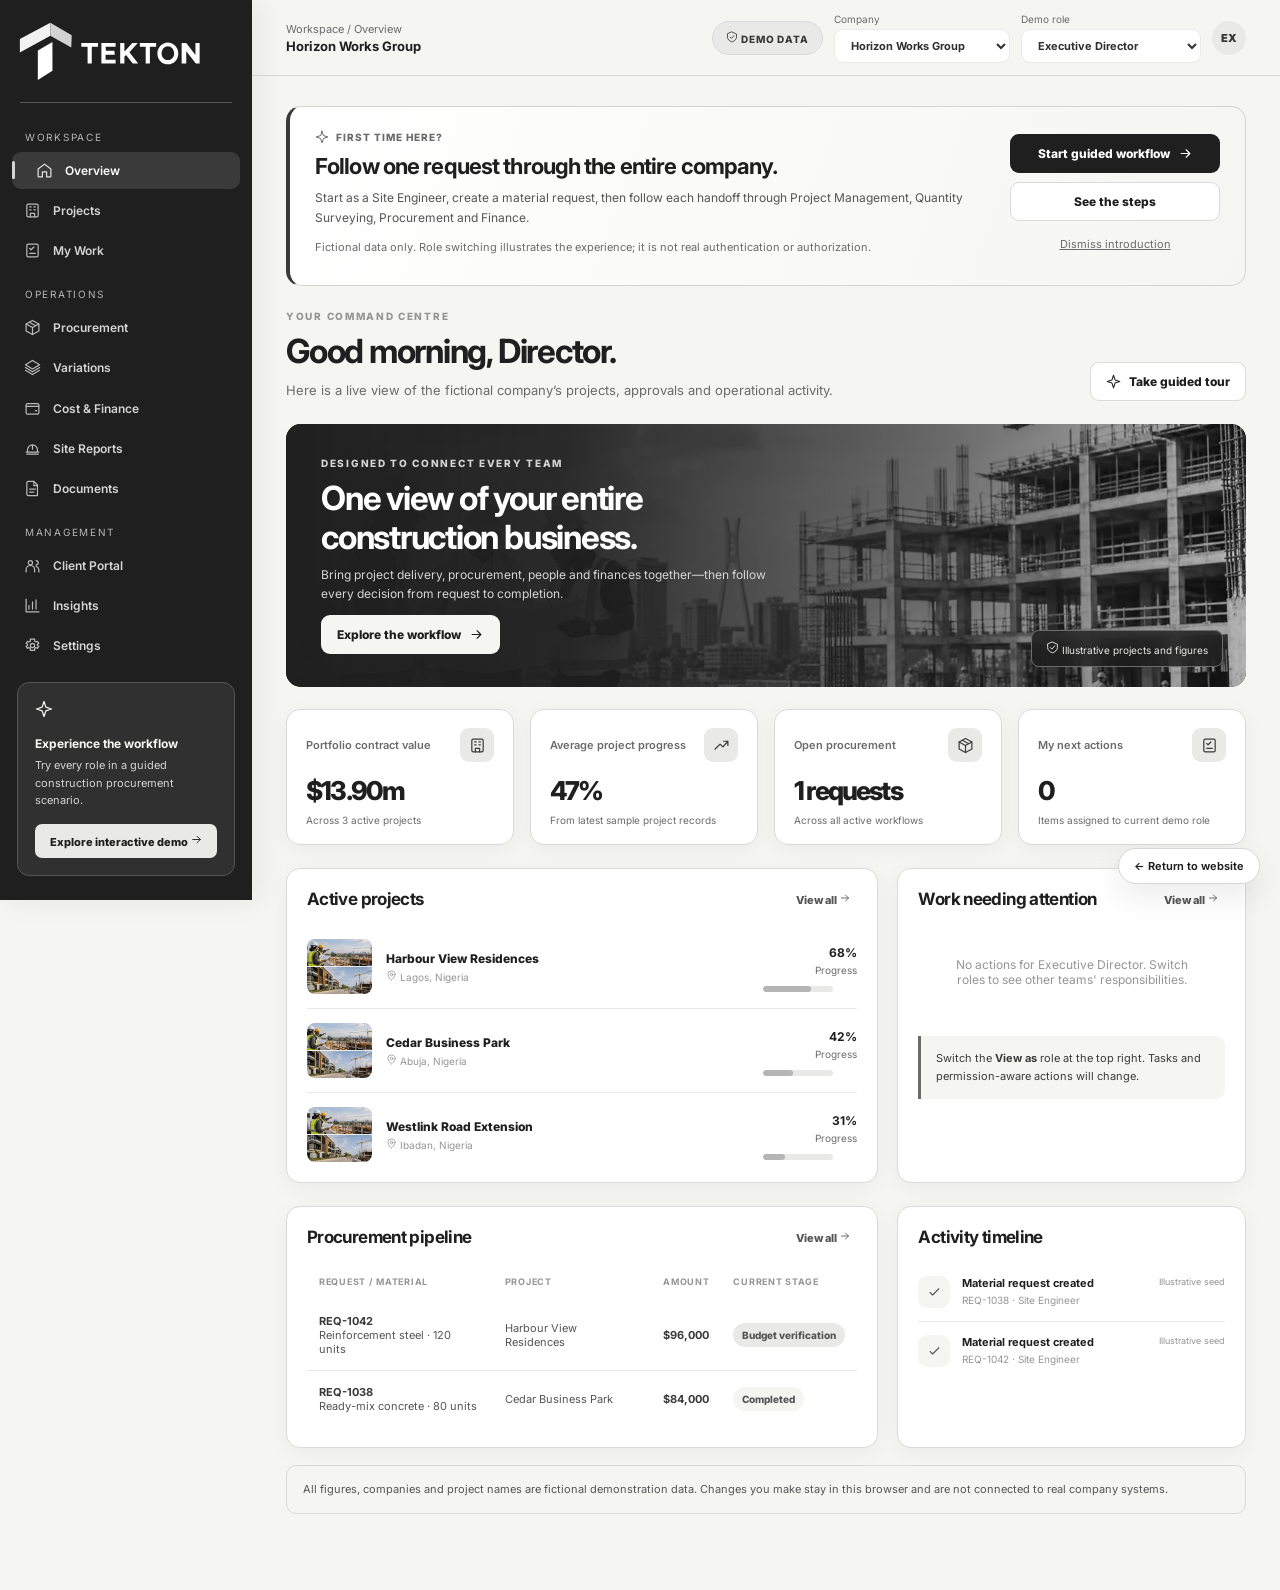
==== demo/index.html @ d30b2626 "Wire Sprint 2 project BOQ, variations, procurement evidence and demo UI" ====
<!doctype html>
<html lang="en">
<head>
  <meta charset="UTF-8" />
  <meta name="viewport" content="width=device-width, initial-scale=1" />
  <meta name="theme-color" content="#F5F5F2" />
  <meta name="description" content="Interactive demonstration of a unified construction operating system for project delivery, procurement, site operations and financial oversight." />
  <title>TEKTON — Interactive Demo</title>
  <link rel="icon" type="image/svg+xml" href="../brand/icons/svg/tekton-favicon.svg" />
  <link rel="stylesheet" href="../brand/tokens/tekton.css" />
  <link rel="stylesheet" href="styles.css" />
  <style>.site-back{position:fixed;bottom:16px;right:20px;z-index:90;border:1px solid #D4D4D4;background:#FFFFFF;color:#1F1F1F;text-decoration:none;padding:10px 15px;border-radius:40px;box-shadow:0 12px 30px #1F1F1F16;font:650 11px Inter,Arial,sans-serif}.site-back:hover{background:#E9E9E7}.site-back:focus-visible{outline:3px solid #6B6B6B;outline-offset:2px}</style>
</head>
<body>
  <a class="site-back" href="../index.html" aria-label="Return to TEKTON website">← Return to website</a>
  <div id="app"></div>
  <div id="toast" class="toast" role="status" aria-live="polite"></div>
  <script defer src="sprint2.js"></script>
  <script defer src="main.js"></script>
</body>
</html>
---- brand/tokens/tekton.css ----
:root {
  --tekton-charcoal: #1F1F1F;
  --tekton-slate: #3A3A3A;
  --tekton-graphite: #6B6B6B;
  --tekton-ash: #D4D4D4;
  --tekton-concrete-white: #F5F5F2;
  --tekton-surface: #E9E9E7;
  --tekton-border: #DADADA;
  --tekton-white: #FFFFFF;
  --tekton-logo-left: #ADB0B5;
  --tekton-logo-right: #9C9DA3;
  --tekton-logo-stem: #55565A;
  --tekton-logo-wordmark: #171719;
  --tekton-font: Inter, Arial, sans-serif;
  --tekton-radius-small: 6px;
  --tekton-radius-card: 16px;
}
---- demo/styles.css ----
@import url('https://fonts.googleapis.com/css2?family=Inter:wght@400;500;600;700;800&display=swap');
:root{font-family:Inter,Arial,sans-serif;color:var(--tekton-charcoal);background:var(--tekton-concrete-white);--ink:var(--tekton-charcoal);--muted:var(--tekton-graphite);--accent:var(--tekton-slate);--accent-rgb:58,58,58;--primary:var(--tekton-charcoal);--line:var(--tekton-border);--bg:var(--tekton-concrete-white);--card:#FFFFFF;--shadow:0 5px 22px rgba(31,31,31,.045)}
*{box-sizing:border-box}body{margin:0;min-height:100vh}button,input,select,textarea{font:inherit}button{cursor:pointer}a{color:inherit}h1,h2,h3,h4,p{margin-top:0}h1,h2,h3{font-family:Inter,Inter,sans-serif;letter-spacing:-.037em}h1{font-size:clamp(25px,2.6vw,36px);line-height:1.19;margin-bottom:9px}h2{font-size:21px;margin-bottom:0}h3{font-size:15px;margin-bottom:5px}p{line-height:1.6}small{color:var(--muted)}button:focus-visible,select:focus-visible,input:focus-visible,textarea:focus-visible{outline:3px solid rgba(var(--accent-rgb),.3);outline-offset:2px}.app-shell{display:flex;min-height:100vh}.sidebar{width:252px;position:fixed;inset:0 auto 0 0;background:#303030;color:#F5F5F2;display:flex;flex-direction:column;z-index:40;box-shadow:5px 0 24px rgba(40,40,40,.06)}.brand{display:flex;gap:13px;align-items:center;padding:31px 24px 26px}.brand-icon{width:38px;height:38px;display:grid;place-items:center;background:#959595;border-radius:11px;color:#303030}.brand b{font-family:Inter;font-weight:800;font-size:14px;line-height:1.15;display:block;letter-spacing:-.02em}.brand small{font-size:9px;text-transform:uppercase;letter-spacing:.19em;color:#B5B5B5}.sidebar-divider{height:1px;background:#3A3A3A;margin:0 20px 19px}.side-caption{font-size:10px;letter-spacing:.17em;text-transform:uppercase;color:#959595;padding:0 25px;margin:9px 0}.nav{padding:0 12px;display:flex;flex-direction:column;gap:3px;overflow:auto}.nav button{border:0;background:transparent;color:#B5B5B5;text-align:left;width:100%;height:43px;border-radius:9px;display:flex;align-items:center;gap:12px;padding:0 12px;font-size:12px;font-weight:600;transition:.2s}.nav button svg{width:17px;height:17px;flex-shrink:0;opacity:.86}.nav button:hover{background:#3A3A3A;color:white}.nav button.active{background:#3A3A3A;color:white}.nav button.active:before{content:'';width:3px;height:18px;background:#B5B5B5;border-radius:8px;margin-left:-12px;margin-right:9px}.sidebar-bottom{margin-top:auto;padding:18px 17px 24px}.side-help{background:#3A3A3A;border:1px solid #3A3A3A;border-radius:12px;padding:17px}.side-help b{font-size:12px}.side-help p{color:#B5B5B5;font-size:11px;margin:5px 0 14px}.side-help button{background:#B5B5B5;border:0;padding:9px 12px;border-radius:7px;color:#303030;font-weight:800;font-size:11px;width:100%}.shell-main{margin-left:252px;flex:1;min-width:0}.topbar{height:76px;background:rgba(255,255,255,.96);border-bottom:1px solid var(--line);display:flex;justify-content:space-between;align-items:center;padding:0 34px;position:sticky;top:0;z-index:30;backdrop-filter:blur(12px)}.top-left,.top-right{display:flex;gap:16px;align-items:center}.top-title{font-weight:700;font-size:13px}.small-crumb{display:block;font-size:11px;color:var(--muted);margin-bottom:2px}.top-right{gap:11px}.demo-pill{color:#555555;background:#F5F5F2;font-size:10px;text-transform:uppercase;letter-spacing:.09em;border:1px solid #D4D4D4;border-radius:50px;padding:9px 13px;font-weight:800;white-space:nowrap}.mini-label{font-size:10px;color:var(--muted);display:block;margin-bottom:4px}.top-select{background:#FFFFFF;border:1px solid #E9E9E7;color:#303030;padding:8px 28px 8px 12px;border-radius:9px;font-size:11px;font-weight:700;max-width:192px}.avatar{width:34px;height:34px;border-radius:50%;background:#D4D4D4;color:#3A3A3A;display:grid;place-items:center;font-size:11px;font-weight:900}.content{max-width:1600px;margin:auto;padding:30px 34px 65px}.headline{display:flex;align-items:flex-end;justify-content:space-between;gap:20px;margin-bottom:23px}.eyebrow{color:#959595;text-transform:uppercase;font-size:10px;font-weight:800;letter-spacing:.17em;margin-bottom:10px}.subtitle{color:#6B6B6B;font-size:13px;margin-bottom:0;max-width:670px}.button{display:inline-flex;align-items:center;justify-content:center;gap:8px;background:var(--primary);color:#FFFFFF;border:1px solid transparent;border-radius:9px;padding:11px 15px;font-size:12px;font-weight:800;transition:.16s;white-space:nowrap}.button:hover{transform:translateY(-1px);filter:brightness(1.1)}.button svg{width:15px;height:15px}.button.secondary{background:white;color:#3A3A3A;border-color:#E9E9E7}.button.ghost{background:transparent;color:#555555;border-color:#D4D4D4}.button.soft{background:#E9E9E7;color:#3A3A3A}.button.gold{background:#959595;color:#303030}.button:disabled{opacity:.55;cursor:not-allowed;transform:none}.button.small{padding:8px 11px;font-size:11px}.section-head{display:flex;justify-content:space-between;align-items:center;gap:10px;margin-bottom:16px}.section-head h2{font-size:17px}.section-head a,.text-link{border:0;background:none;color:#555555;font-size:11px;font-weight:800;text-decoration:none;cursor:pointer}.grid-4{display:grid;grid-template-columns:repeat(4,minmax(0,1fr));gap:16px}.grid-3{display:grid;grid-template-columns:repeat(3,minmax(0,1fr));gap:17px}.grid-2{display:grid;grid-template-columns:repeat(2,minmax(0,1fr));gap:17px}.layout-2{display:grid;grid-template-columns:minmax(0,1.7fr) minmax(285px,1fr);gap:19px}.layout-right{display:grid;grid-template-columns:minmax(0,1.45fr) minmax(300px,1fr);gap:18px}.card{background:white;border:1px solid var(--line);border-radius:14px;box-shadow:var(--shadow);padding:20px;min-width:0}.stat{padding:18px 19px}.stat-top{display:flex;justify-content:space-between;align-items:center;margin-bottom:12px}.stat-label{font-size:11px;color:#6B6B6B;font-weight:600}.stat-icon{width:34px;height:34px;border-radius:9px;display:grid;place-items:center;color:#3A3A3A;background:#E9E9E7}.stat-icon svg{width:17px;height:17px}.stat strong{font-family:Inter;font-size:26px;font-weight:800;letter-spacing:-.07em;display:block;line-height:1.3;color:#303030}.stat-footer{font-size:10px;color:#6B6B6B;margin-top:6px}.stat-footer em{font-style:normal;color:#555555;font-weight:800}.hero{position:relative;min-height:226px;border-radius:15px;overflow:hidden;margin-bottom:22px;background:#303030;color:white;display:flex;align-items:center}.hero-image{position:absolute;inset:0;background-image:linear-gradient(90deg,#303030 0%,rgba(51,51,51,.92) 29%,rgba(51,51,51,.44) 65%,rgba(51,51,51,.08)),url('assets/construction-site.webp');background-position:center,center 48%;background-size:cover}.hero-content{z-index:1;position:relative;padding:33px 35px;max-width:690px}.hero-content h2{font-size:clamp(24px,2.6vw,35px);font-family:Inter;margin:9px 0 8px;line-height:1.17}.hero-content p{color:#D4D4D4;font-size:12px;max-width:465px}.hero .eyebrow{color:#B5B5B5}.hero .button{background:#B5B5B5;color:#303030}.hero-badge{position:absolute;bottom:20px;right:23px;background:rgba(32,32,32,.7);color:#E9E9E7;border:1px solid #6B6B6B;padding:10px 14px;font-size:10px;border-radius:8px;backdrop-filter:blur(8px)}.gap-section{margin-top:23px}.project-item{display:flex;gap:14px;align-items:center;padding:14px 0;border-bottom:1px solid #E9E9E7;cursor:pointer}.project-item:last-child{border-bottom:0;padding-bottom:0}.proj-thumb{height:55px;width:65px;flex-shrink:0;border-radius:8px;background-image:url('assets/projects.webp');background-size:cover;background-position:center 82%}.proj-thumb.two{background-position:70% 20%}.proj-thumb.three{background-position:35% 15%}.project-name{font-size:12px;font-weight:800;line-height:1.35}.project-location{font-size:10px;color:#959595;margin-top:3px}.project-meta{margin-left:auto;text-align:right;min-width:94px}.project-meta b{font-size:12px}.project-meta small{display:block;font-size:10px;margin-top:3px}.bar{background:#E9E9E7;border-radius:20px;height:6px;overflow:hidden}.bar span{display:block;height:100%;background:#B5B5B5;border-radius:20px}.tag{font-size:10px;font-weight:800;display:inline-flex;align-items:center;gap:5px;border-radius:30px;padding:6px 9px;background:#F5F5F2;color:#555555;white-space:nowrap}.tag.warning{background:#F5F5F2;color:#6B6B6B}.tag.green{background:#F5F5F2;color:#555555}.tag.blue{background:#E9E9E7;color:#555555}.tag.red{background:#E9E9E7;color:#555555}.table-wrap{width:100%;overflow-x:auto}.data-table{border-collapse:collapse;width:100%;font-size:11px}.data-table th{text-align:left;padding:13px 12px;background:#FFFFFF;color:#959595;text-transform:uppercase;font-size:9px;letter-spacing:.08em;white-space:nowrap}.data-table td{padding:14px 12px;border-bottom:1px solid #E9E9E7;color:#555555;vertical-align:middle}.data-table tbody tr:last-child td{border:0}.data-table tbody tr:hover{background:#FFFFFF}.data-table td b{color:#3A3A3A}.data-table tr.clickable{cursor:pointer}.work-item{display:flex;gap:12px;align-items:flex-start;padding:13px 0;border-bottom:1px solid #E9E9E7}.work-item:last-child{border-bottom:0}.work-ico{height:32px;width:32px;flex-shrink:0;border-radius:9px;background:#F5F5F2;display:grid;place-items:center;color:#555555}.work-ico svg{width:15px;height:15px}.work-item strong{font-size:11px;display:block}.work-item p{color:#959595;font-size:10px;margin:2px 0 0}.work-time{font-size:9px;color:#959595;margin-left:auto;white-space:nowrap}.empty{padding:32px;text-align:center;color:#959595;font-size:12px}.empty svg{opacity:.45;width:35px;height:35px;margin-bottom:9px}.feature-split{display:flex;align-items:center;justify-content:space-between;gap:15px}.module-card{padding:20px;min-height:157px;cursor:pointer;transition:.2s;position:relative}.module-card:hover{transform:translateY(-2px);border-color:#D4D4D4}.module-card .stat-icon{margin-bottom:16px}.module-card p{font-size:11px;color:#959595;margin:6px 0 0}.module-arrow{position:absolute;right:16px;top:20px;color:#959595}.module-arrow svg{width:14px}.two-col-chart{display:flex;align-items:flex-end;justify-content:space-around;gap:9px;height:178px;border-bottom:1px solid #E9E9E7;padding:5px 10px 0}.chartbar-group{flex:1;max-width:70px;height:100%;display:flex;gap:4px;align-items:flex-end;justify-content:center}.chartbar{border-radius:4px 4px 0 0;width:35%;min-height:2px;background:#E9E9E7}.chartbar.dark{background:#3A3A3A}.chartlabels{display:flex;justify-content:space-around;color:#959595;font-size:9px;padding:10px 10px}.legend{display:flex;gap:15px;color:#6B6B6B;font-size:10px}.legend span:before{content:'';display:inline-block;height:8px;width:8px;background:#3A3A3A;border-radius:2px;margin-right:6px}.legend span:last-child:before{background:#E9E9E7}.filters{display:flex;align-items:center;gap:8px;flex-wrap:wrap;margin-bottom:15px}.filter{background:white;color:#6B6B6B;border:1px solid #E9E9E7;border-radius:8px;padding:9px 13px;font-size:11px;font-weight:700}.filter.active{background:#303030;color:white;border-color:#303030}.search{padding:10px 12px;border:1px solid #E9E9E7;border-radius:9px;min-width:180px;flex:1;max-width:350px;background:white;font-size:11px}.detail-steps{display:grid;grid-template-columns:repeat(7,1fr);gap:5px;margin:18px 0 24px}.step{height:6px;border-radius:15px;background:#E9E9E7}.step.done{background:#555555}.step.current{background:#B5B5B5}.step-label{font-size:10px;color:#6B6B6B}.flow-meta{display:flex;justify-content:space-between;gap:12px;flex-wrap:wrap;margin:12px 0}.flow-meta strong{font-size:13px}.flow-meta small{display:block;font-size:10px}.flow-timeline{padding-left:12px;border-left:1px solid #E9E9E7;margin-left:7px}.flow-entry{position:relative;padding:0 0 20px 20px}.flow-entry:before{position:absolute;content:'';width:9px;height:9px;border:2px solid #B5B5B5;background:white;border-radius:50%;left:-7px;top:3px}.flow-entry:last-child{padding-bottom:0}.flow-entry strong{font-size:11px}.flow-entry p{font-size:10px;color:#6B6B6B;margin:4px 0}.flow-entry time{font-size:9px;color:#959595}.form-grid{display:grid;grid-template-columns:1fr 1fr;gap:13px}.field{display:flex;flex-direction:column;gap:6px;font-size:11px;font-weight:800;color:#555555}.field.full{grid-column:1/-1}.field input,.field select,.field textarea{border:1px solid #E9E9E7;background:white;color:#3A3A3A;border-radius:9px;padding:11px 12px;outline:none;width:100%;font-size:12px;min-width:0}.field textarea{resize:vertical;min-height:76px}.hint{color:#959595;font-size:10px;font-weight:400}.callout{border-left:3px solid #959595;background:#F5F5F2;border-radius:0 9px 9px 0;padding:14px 15px;font-size:11px;color:#555555;line-height:1.6}.callout.green{border-color:#959595;background:#F5F5F2;color:#555555}.modal-layer{position:fixed;inset:0;background:rgba(30,30,30,.5);display:grid;place-items:center;padding:17px;z-index:100;backdrop-filter:blur(5px)}.modal{background:white;border-radius:17px;box-shadow:0 25px 95px #30303050;width:min(560px,100%);max-height:90vh;overflow-y:auto;padding:26px}.modal-top{display:flex;justify-content:space-between;align-items:start;margin-bottom:18px}.modal h2{font-size:22px}.icon-btn{background:none;border:0;color:#6B6B6B;padding:6px;border-radius:7px}.icon-btn:hover{background:#F5F5F2}.modal-footer{display:flex;justify-content:flex-end;gap:8px;margin-top:22px}.toast{position:fixed;bottom:24px;right:23px;z-index:120;background:#303030;color:white;border:1px solid #555555;border-radius:10px;padding:14px 19px;font-size:12px;box-shadow:0 15px 35px #30303035;opacity:0;transform:translateY(12px);pointer-events:none;transition:.25s;max-width:340px}.toast.show{opacity:1;transform:none}.disclaimer{padding:15px 16px;background:#F5F5F2;border:1px solid #E9E9E7;border-radius:10px;color:#6B6B6B;font-size:11px;line-height:1.5}.sidebar-mobile-toggle{display:none}.client-hero{position:relative;border-radius:15px;overflow:hidden;background:linear-gradient(110deg,#3A3A3A,#555555);color:white;padding:29px;min-height:150px}.client-hero h2{font-size:25px;margin:10px 0}.client-hero p{font-size:12px;color:#D4D4D4}.kicker{font-size:10px;text-transform:uppercase;letter-spacing:.13em;color:#959595;font-weight:800}.progress-ring{width:105px;height:105px;border-radius:50%;display:grid;place-items:center;background:conic-gradient(#959595 0 68%,#E9E9E7 68% 100%);margin:auto}.progress-ring div{background:#FFFFFF;border-radius:50%;width:81px;height:81px;display:grid;place-items:center;font-size:22px;font-weight:800}.mini-note{background:#FFFFFF;border-radius:8px;padding:10px;font-size:10px;color:#6B6B6B;margin-top:10px}.settings-chip{height:34px;display:flex;align-items:center;gap:8px}.color-swatch{width:27px;height:27px;border:2px solid white;box-shadow:0 0 0 1px #D4D4D4;border-radius:50%;cursor:pointer}.color-swatch.selected{box-shadow:0 0 0 2px #303030}.mobile-shade{display:none}.no-wrap{white-space:nowrap}.w100{width:100%}.mt-1{margin-top:10px}.mt-2{margin-top:17px}.mb-0{margin-bottom:0}.mb-1{margin-bottom:10px}.muted{color:#959595}.align-right{text-align:right}.split-divider{border-top:1px solid #E9E9E7;margin:17px 0}.project-cover{height:145px;background-image:url('assets/projects.webp');background-size:cover;background-position:center 75%;border-radius:10px;margin-bottom:16px}.project-cover.site{background-image:url('assets/construction-site.webp')}.project-big{font-size:16px;font-family:Inter;font-weight:800}.pill-select{border:1px solid #E9E9E7;border-radius:9px;padding:9px;background:white;color:#555555;font-size:11px}.clickable-link{border:0;background:none;color:#6B6B6B;font-weight:800;font-size:11px;cursor:pointer;padding:0}.chart-legend{display:flex;justify-content:space-between;gap:12px;color:#6B6B6B;font-size:11px}.metric-large{font-size:24px;font-family:Inter;font-weight:800;letter-spacing:-.05em}.kbd{border:1px solid #E9E9E7;padding:2px 6px;border-radius:5px;background:white;color:#6B6B6B;font-size:10px}.tour-steps{display:flex;flex-direction:column;gap:12px}.tour-step{display:flex;gap:13px;align-items:flex-start;background:#F5F5F2;padding:13px;border-radius:10px}.tour-num{height:27px;width:27px;border-radius:50%;display:grid;place-items:center;background:#3A3A3A;color:#FFFFFF;font-weight:800;font-size:11px;flex-shrink:0}.tour-step strong{font-size:12px}.tour-step p{font-size:11px;color:#6B6B6B;margin:4px 0 0}
@media(max-width:1250px){.grid-4{grid-template-columns:repeat(2,minmax(0,1fr))}.layout-2,.layout-right{grid-template-columns:1fr}.project-item{gap:11px}.topbar{padding:0 22px}.content{padding:25px 22px 50px}.top-select{max-width:165px}}
@media(max-width:920px){.sidebar{transform:translateX(-100%);transition:.25s}.sidebar.open{transform:none}.sidebar-mobile-toggle{display:inline-grid;place-items:center;border:0;background:#E9E9E7;border-radius:9px;width:34px;height:34px;color:#3A3A3A}.shell-main{margin-left:0}.mobile-shade.open{display:block;position:fixed;inset:0;background:#30303088;z-index:35}.topbar{height:66px}.top-left{gap:9px}.top-title{font-size:12px}.top-right{gap:5px}.top-right .mini-label{display:none}.top-select{max-width:142px}.demo-pill{display:none}}
@media(max-width:650px){.content{padding:19px 13px 50px}.topbar{padding:0 11px}.top-right .avatar{display:none}.top-select{max-width:116px;padding:8px 13px 8px 7px;font-size:9px}.top-title{font-size:11px}.small-crumb{font-size:9px}.hero{min-height:230px}.hero-content{padding:27px 21px}.hero-badge{display:none}.hero-content h2{font-size:25px}.grid-4,.grid-3,.grid-2{grid-template-columns:1fr}.headline{flex-direction:column;align-items:flex-start}.headline .button{width:100%}.card{padding:16px}.stat{padding:16px}.stat strong{font-size:24px}.layout-2,.layout-right{gap:13px}.form-grid{grid-template-columns:1fr}.detail-steps{gap:3px}.mini-label{display:none}.proj-thumb{height:50px;width:52px}.project-meta{min-width:67px}.section-head h2{font-size:16px}.modal{padding:19px}.client-hero{padding:22px}}

/* TEKTON v3.0 brand integration: approved path geometry and neutral colour system */
.sidebar{background:#1F1F1F;color:#F5F5F2;box-shadow:6px 0 28px rgba(31,31,31,.07)}
.sidebar .brand{padding:22px 19px 21px;min-height:102px;display:flex;align-items:center}
.sidebar .brand-logo{display:block;width:184px;height:auto;max-width:100%;object-fit:contain;object-position:left center}
.nav button{color:#D4D4D4}.nav button:hover,.nav button.active{background:#3A3A3A;color:#FFFFFF}
.nav button.active:before{background:#D4D4D4}
.side-caption{color:#B5B5B5}.sidebar-divider{background:#555555}
.side-help{background:#303030;border-color:#555555}
.side-help p{color:#D4D4D4}.side-help button{background:#E9E9E7;color:#1F1F1F}
.topbar{background:rgba(245,245,242,.96)}
.button,.button.gold{background:#1F1F1F;color:#FFFFFF}
.button.secondary{background:#FFFFFF;color:#1F1F1F;border-color:#DADADA}
.button.soft{background:#E9E9E7;color:#1F1F1F}
.demo-pill{background:#E9E9E7;color:#3A3A3A;border-color:#DADADA}
.avatar,.stat-icon{background:#E9E9E7;color:#3A3A3A}
.hero{background:#1F1F1F;color:#FFFFFF}
.hero-image{background-image:linear-gradient(90deg,#1F1F1F 0%,rgba(31,31,31,.94) 29%,rgba(31,31,31,.57) 68%,rgba(31,31,31,.16)),url('assets/construction-site.webp');filter:grayscale(1)}
.hero-content p{color:#D4D4D4}.hero .eyebrow{color:#D4D4D4}
.hero .button{background:#F5F5F2;color:#1F1F1F}.hero-badge{background:rgba(31,31,31,.8)}
.client-hero{background:linear-gradient(115deg,#1F1F1F,#3A3A3A);color:#FFFFFF}
.client-hero p{color:#D4D4D4}.progress-ring{background:conic-gradient(#6B6B6B 0 68%,#E9E9E7 68% 100%)}
.project-cover,.project-cover.site{filter:grayscale(.85)}
.stat strong,.metric-large{color:#1F1F1F}
.callout{border-color:#6B6B6B;background:#E9E9E7;color:#3A3A3A}
.callout.green{border-color:#6B6B6B;background:#F5F5F2;color:#3A3A3A}
.toast{background:#1F1F1F;border-color:#6B6B6B;color:#FFFFFF}
.disclaimer{background:#F5F5F2;border-color:#DADADA;color:#555555}
:focus-visible{outline-color:#6B6B6B}

/* Sprint 1: first-visit guide, guided handoffs, role-limited client preview */
.demo-welcome,.journey-guide{display:flex;align-items:center;justify-content:space-between;gap:24px;border:1px solid #D4D4D4;border-radius:15px;background:#FFFFFF;padding:23px 25px;margin-bottom:24px}.demo-welcome{background:linear-gradient(110deg,#FFFFFF 0%,#F5F5F2 100%);border-left:4px solid #3A3A3A}.demo-welcome>div:first-child,.journey-guide-copy{min-width:0;flex:1}.demo-welcome h2,.journey-guide h2{font-size:22px;letter-spacing:-.04em;margin:9px 0}.demo-welcome p,.journey-guide p{font-size:12px;line-height:1.65;color:#555555;margin:0 0 6px}.demo-welcome .demo-welcome-caveat{color:#6B6B6B;font-size:11px;margin-top:10px}.demo-welcome-eyebrow,.journey-guide-eyebrow{display:flex;align-items:center;gap:7px;font-size:10px;letter-spacing:.1em;font-weight:800;color:#6B6B6B}.demo-welcome-actions,.journey-guide-actions{display:flex;align-items:stretch;flex-direction:column;gap:9px;min-width:210px}.demo-welcome-actions .button,.journey-guide-actions .button{justify-content:center;white-space:nowrap}.demo-welcome-dismiss{background:none;border:none;color:#6B6B6B;text-decoration:underline;font-size:11px;padding:7px}.journey-guide{background:#E9E9E7;border-color:#D4D4D4}.journey-guide-ready{display:flex;align-items:center;justify-content:center;gap:7px;border:1px solid #B5B5B5;border-radius:8px;padding:12px;font-size:11px;font-weight:700;color:#1F1F1F}@media(max-width:860px){.demo-welcome,.journey-guide{flex-direction:column;align-items:stretch}.demo-welcome-actions,.journey-guide-actions{width:100%;min-width:0}.demo-welcome h2,.journey-guide h2{font-size:19px}}@media(max-width:520px){.demo-welcome,.journey-guide{padding:18px}}

/* Sprint 2 construction workflow surfaces */
.s2-tabs{display:flex;gap:5px;flex-wrap:wrap;padding:7px;background:#E9E9E7;border:1px solid #D4D4D4;border-radius:12px;margin:22px 0 0}.s2-tabs button{border:0;border-radius:8px;padding:11px 14px;background:transparent;color:#6B6B6B;font-size:12px;font-weight:700}.s2-tabs button.active,.s2-tabs button:hover{background:#FFFFFF;color:#1F1F1F;box-shadow:0 2px 10px #1F1F1F12}.s2-line{display:flex;align-items:center;justify-content:space-between;gap:15px;padding:12px 0;border-bottom:1px solid #E9E9E7;font-size:12px}.s2-line span{color:#6B6B6B}.s2-line strong{text-align:right}.s2-milestone{display:flex;align-items:center;gap:13px;border-bottom:1px solid #E9E9E7;padding:14px 0}.s2-milestone>div{flex:1}.s2-milestone p{margin:2px 0;color:#6B6B6B;font-size:11px}.s2-number{border-radius:8px;background:#F5F5F2;border:1px solid #D4D4D4;width:34px;height:34px;display:grid;place-items:center;font-weight:700;flex-shrink:0}.s2-grid{display:grid;grid-template-columns:repeat(auto-fit,minmax(235px,1fr));gap:14px}.s2-card{padding:20px;border:1px solid #DADADA;border-radius:12px;background:#FFFFFF;min-width:0}.s2-card h3{margin:13px 0 9px;font-size:17px}.s2-card p{font-size:12px;color:#6B6B6B}.s2-quote{border:1px solid #D4D4D4;background:#F5F5F2;border-radius:10px;padding:14px;display:flex;align-items:center;gap:12px;margin-bottom:10px;cursor:pointer}.s2-quote span{display:flex;flex-direction:column;gap:4px}.s2-quote small{font-size:11px;color:#6B6B6B}@media(max-width:650px){.s2-tabs{flex-wrap:nowrap;overflow-x:auto}.s2-tabs button{white-space:nowrap}.s2-grid{grid-template-columns:1fr}.s2-line{align-items:flex-start}.s2-milestone>.tag{font-size:10px}}
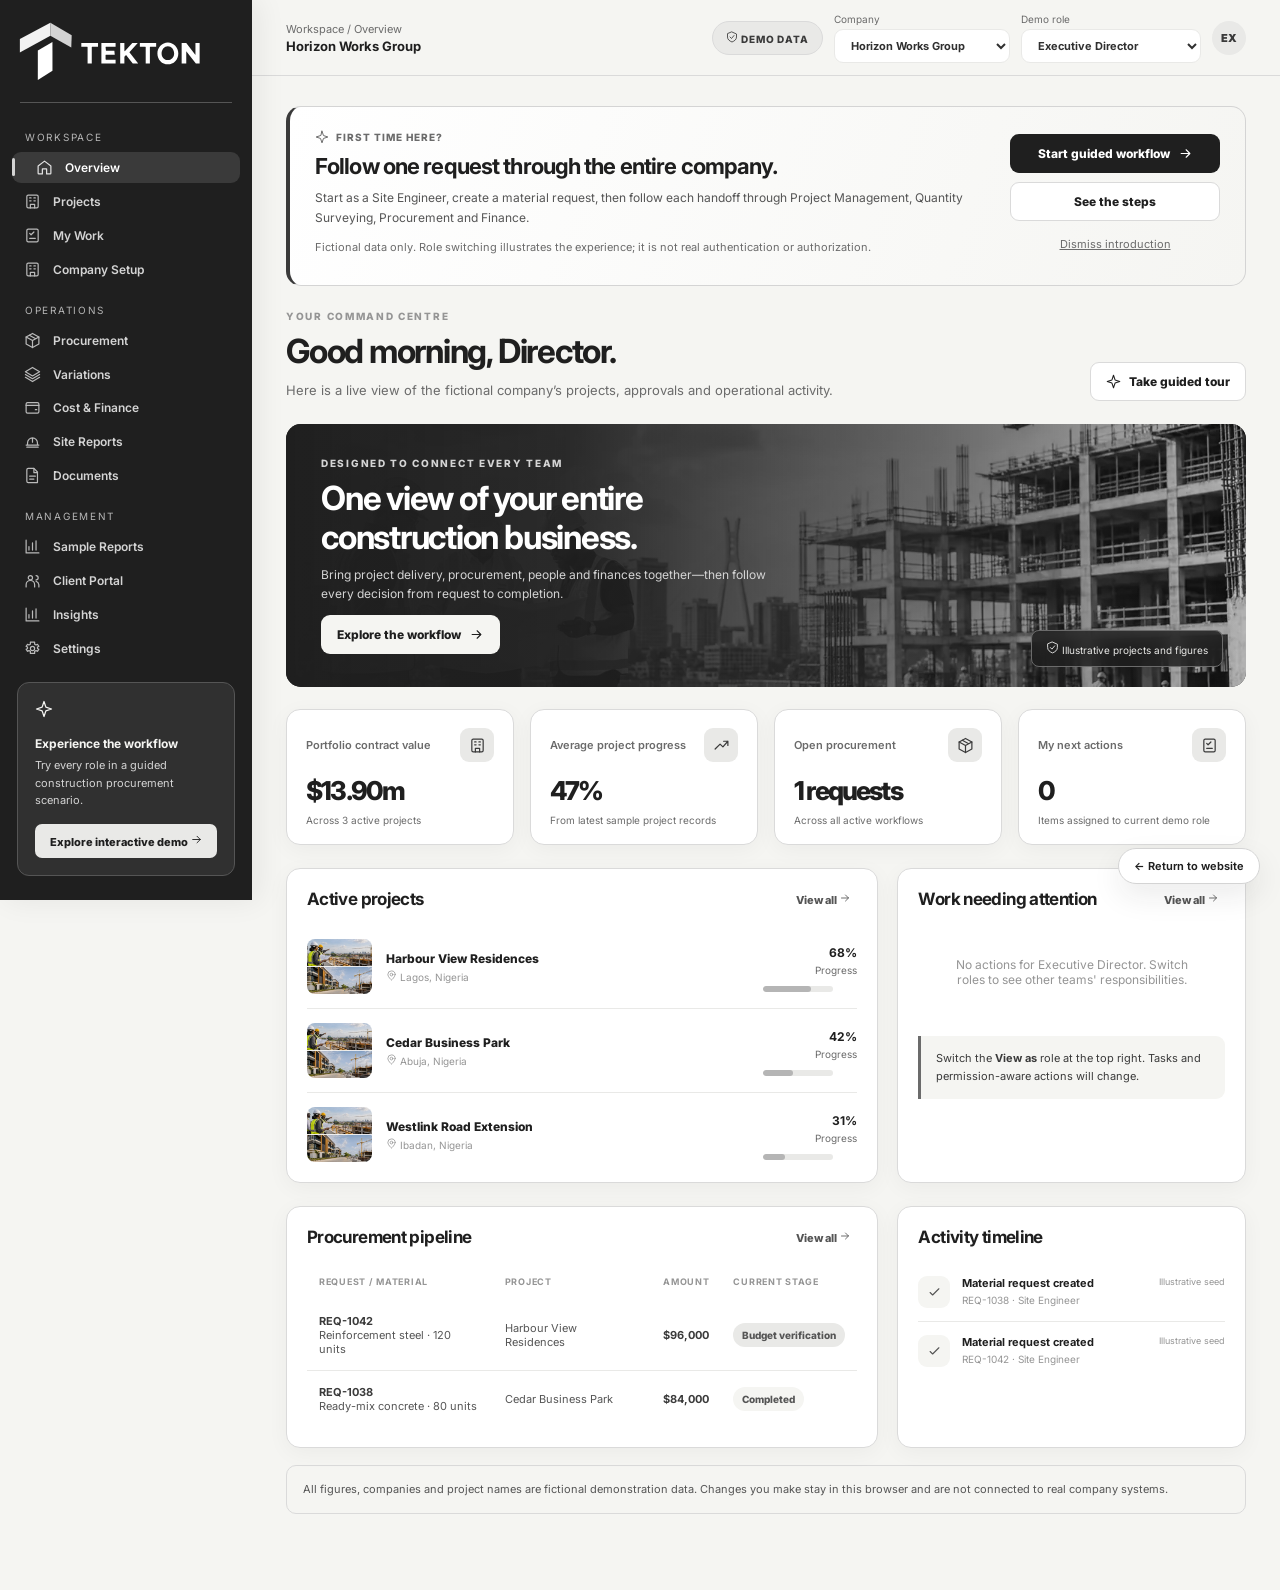
==== commit 1edc0869: "Wire Sprint 3 onboarding, sample evidence records, printable reports and responsive layouts" ====
--- a/demo/index.html
+++ b/demo/index.html
@@ -16,6 +16,7 @@
   <div id="app"></div>
   <div id="toast" class="toast" role="status" aria-live="polite"></div>
   <script defer src="sprint2.js"></script>
+  <script defer src="sprint3.js"></script>
   <script defer src="main.js"></script>
 </body>
 </html>
--- a/demo/styles.css
+++ b/demo/styles.css
@@ -39,3 +39,15 @@
 
 /* Sprint 2 construction workflow surfaces */
 .s2-tabs{display:flex;gap:5px;flex-wrap:wrap;padding:7px;background:#E9E9E7;border:1px solid #D4D4D4;border-radius:12px;margin:22px 0 0}.s2-tabs button{border:0;border-radius:8px;padding:11px 14px;background:transparent;color:#6B6B6B;font-size:12px;font-weight:700}.s2-tabs button.active,.s2-tabs button:hover{background:#FFFFFF;color:#1F1F1F;box-shadow:0 2px 10px #1F1F1F12}.s2-line{display:flex;align-items:center;justify-content:space-between;gap:15px;padding:12px 0;border-bottom:1px solid #E9E9E7;font-size:12px}.s2-line span{color:#6B6B6B}.s2-line strong{text-align:right}.s2-milestone{display:flex;align-items:center;gap:13px;border-bottom:1px solid #E9E9E7;padding:14px 0}.s2-milestone>div{flex:1}.s2-milestone p{margin:2px 0;color:#6B6B6B;font-size:11px}.s2-number{border-radius:8px;background:#F5F5F2;border:1px solid #D4D4D4;width:34px;height:34px;display:grid;place-items:center;font-weight:700;flex-shrink:0}.s2-grid{display:grid;grid-template-columns:repeat(auto-fit,minmax(235px,1fr));gap:14px}.s2-card{padding:20px;border:1px solid #DADADA;border-radius:12px;background:#FFFFFF;min-width:0}.s2-card h3{margin:13px 0 9px;font-size:17px}.s2-card p{font-size:12px;color:#6B6B6B}.s2-quote{border:1px solid #D4D4D4;background:#F5F5F2;border-radius:10px;padding:14px;display:flex;align-items:center;gap:12px;margin-bottom:10px;cursor:pointer}.s2-quote span{display:flex;flex-direction:column;gap:4px}.s2-quote small{font-size:11px;color:#6B6B6B}@media(max-width:650px){.s2-tabs{flex-wrap:nowrap;overflow-x:auto}.s2-tabs button{white-space:nowrap}.s2-grid{grid-template-columns:1fr}.s2-line{align-items:flex-start}.s2-milestone>.tag{font-size:10px}}
+
+/* Sprint 3: usable company configuration and traceable sample documents */
+.s3-eyebrow{display:flex;align-items:center;gap:8px;font-size:10px;font-weight:800;letter-spacing:.13em;color:#6B6B6B}
+.s3-stepper{display:grid;grid-template-columns:repeat(4,minmax(0,1fr));gap:7px;margin:22px 0 26px}.s3-stepper button{border:1px solid #DADADA;background:#F5F5F2;color:#6B6B6B;border-radius:9px;min-width:0;padding:11px 8px;text-align:left;font-weight:650;font-size:11px;display:flex;align-items:center;gap:7px;min-height:45px}.s3-stepper button span{background:#E9E9E7;color:#3A3A3A;border-radius:7px;width:23px;height:23px;display:grid;place-items:center;flex-shrink:0}.s3-stepper button.active{background:#1F1F1F;color:#FFFFFF;border-color:#1F1F1F}.s3-stepper button.active span{background:#6B6B6B;color:white}.s3-stepper button:disabled{opacity:.48;cursor:not-allowed}
+.s3-step-body h2{font-size:24px}.s3-step-body>p{font-size:13px}.s3-form-grid{display:grid;grid-template-columns:repeat(2,minmax(0,1fr));gap:13px;margin-bottom:25px}.s3-module-grid{display:grid;grid-template-columns:repeat(2,minmax(0,1fr));gap:12px;margin:20px 0}.s3-module{display:flex;align-items:flex-start;flex-direction:column;gap:10px;padding:18px;border-radius:11px;border:1px solid #DADADA;background:#FFFFFF;text-align:left;min-height:122px;color:#1F1F1F}.s3-module.selected{border-color:#6B6B6B;background:#F5F5F2;box-shadow:inset 3px 0 #3A3A3A}.s3-module:disabled{opacity:1;cursor:default}.s3-module strong{font-size:13px}.s3-module small{font-size:11px;line-height:1.5}.s3-check{height:23px;width:23px;border-radius:6px;background:#E9E9E7;display:grid;place-items:center}
+.s3-route{margin:24px 0}.s3-route-row{display:flex;gap:16px;align-items:center;border-bottom:1px solid #E9E9E7;padding:13px 0}.s3-route-row>span{background:#E9E9E7;border-radius:7px;color:#6B6B6B;font-weight:800;padding:9px}.s3-route-row strong{display:block;font-size:13px}.s3-route-row small{display:block;font-size:11px;margin-top:3px}.s3-approval,.s3-actions,.s3-doc-actions{display:flex;gap:9px;flex-wrap:wrap;margin-top:22px}.s3-approval button{padding:11px 16px;background:#FFFFFF;color:#3A3A3A;border:1px solid #DADADA;border-radius:9px;font-weight:750}.s3-approval button.active{background:#1F1F1F;color:#FFFFFF;border-color:#1F1F1F}.s3-actions button{min-height:44px}
+.s3-summary-grid{display:grid;grid-template-columns:repeat(2,minmax(0,1fr));gap:11px;margin:20px 0}.s3-summary{background:#F5F5F2;padding:13px;border-radius:8px;min-width:0;overflow-wrap:anywhere}.s3-summary small{display:block;color:#6B6B6B;font-size:10px;margin-bottom:5px}.s3-summary strong{font-size:13px;line-height:1.4}.s3-tags{display:flex;gap:8px;flex-wrap:wrap}.s3-tags span{border:1px solid #D4D4D4;background:#F5F5F2;padding:8px 12px;font-size:11px;border-radius:18px}.s3-saved{color:#1F1F1F;font-size:12px;font-weight:700}.s3-requirements{display:grid;grid-template-columns:repeat(2,minmax(0,1fr));gap:16px}.s3-requirements>div{padding:10px;border-left:2px solid #D4D4D4}.s3-requirements strong{font-size:13px}.s3-requirements p{font-size:11px;color:#6B6B6B;margin-top:6px}
+.s3-search-label{display:block;font-size:12px;font-weight:700;color:#3A3A3A;margin:16px 0}.s3-search-label input{display:block;width:100%;margin-top:7px;max-width:520px}.s3-document-sheet{background:#FFFFFF;border:1px solid #DADADA;border-radius:13px;padding:34px;margin:22px 0;overflow-wrap:anywhere}.s3-document-top{display:flex;align-items:center;justify-content:space-between;gap:15px;padding-bottom:20px;border-bottom:1px solid #DADADA}.s3-document-top span{color:#6B6B6B;font-size:10px;font-weight:800;letter-spacing:.07em}.s3-document-head{padding:26px 0 5px}.s3-document-head h2{font-size:clamp(25px,3vw,35px);max-width:680px}.s3-document-head p{font-size:13px;color:#6B6B6B}.s3-document-lines{margin:15px 0 23px}.s3-document-lines p{margin:0;display:flex;gap:15px;border-bottom:1px solid #E9E9E7;padding:11px 0;line-height:1.6;font-size:12px}.s3-document-lines p span{flex:0 0 115px;color:#6B6B6B;font-size:11px}.s3-watermark{font-size:10px;letter-spacing:.1em;color:#6B6B6B;border-top:1px solid #DADADA;padding-top:19px}.s3-report-grid{display:grid;grid-template-columns:repeat(auto-fit,minmax(250px,1fr));gap:14px}.s3-report-card{border-radius:12px;background:#FFFFFF;border:1px solid #DADADA;padding:25px}.s3-report-card h2{font-size:19px;margin:18px 0 7px}.s3-report-card p{font-size:12px;color:#6B6B6B}.s3-report-facts{display:flex;justify-content:space-between;gap:8px;font-size:12px;padding:10px 0;border-bottom:1px solid #E9E9E7}.s3-report-card .button{margin-top:20px}.s3-report-prompt{display:flex;align-items:center;justify-content:space-between;gap:20px;background:#FFFFFF;border:1px solid #DADADA;border-radius:12px;padding:21px;margin-top:20px}.s3-report-prompt strong{font-size:13px}.s3-report-prompt p{font-size:11px;color:#6B6B6B;margin:6px 0 0}.s3-report-prompt button{flex-shrink:0}
+@media(max-width:920px){.s3-stepper{grid-template-columns:repeat(2,minmax(0,1fr))}.s3-report-prompt{flex-direction:column;align-items:stretch}.s3-report-prompt .button{width:100%;justify-content:center}}
+@media(max-width:650px){.s3-module-grid,.s3-form-grid,.s3-summary-grid,.s3-requirements{grid-template-columns:1fr}.s3-document-sheet{padding:20px 16px}.s3-document-top{align-items:flex-start}.s3-document-top img{max-width:130px}.s3-document-top span{max-width:125px;text-align:right}.s3-document-lines p{display:block}.s3-document-lines p span{display:block;margin-bottom:5px}.s3-doc-actions .button,.s3-actions .button{flex:1 1 auto;justify-content:center}.content{padding-bottom:90px}.top-right{gap:6px}.top-select{max-width:122px}.s3-approval button{flex:1}.s3-stepper button{font-size:10px}.s3-summary{min-width:0}}
+@media(max-width:380px){.top-select{max-width:101px;font-size:9px}.top-title{max-width:100px;text-overflow:ellipsis;overflow:hidden;white-space:nowrap}.s3-document-top img{max-width:115px}}
+@media print{body{background:#fff!important}body *{visibility:hidden!important}.s3-document-sheet,.s3-document-sheet *{visibility:visible!important}.s3-document-sheet{position:absolute;top:0;left:0;width:100%;padding:12mm!important;margin:0!important;border:0!important;border-radius:0!important;box-shadow:none!important}.s3-document-top img{max-width:150px!important}.s3-document-sheet .s3-watermark{color:#555!important}.site-back,.sidebar,.topbar,.s3-doc-actions{display:none!important}@page{size:A4;margin:12mm}}
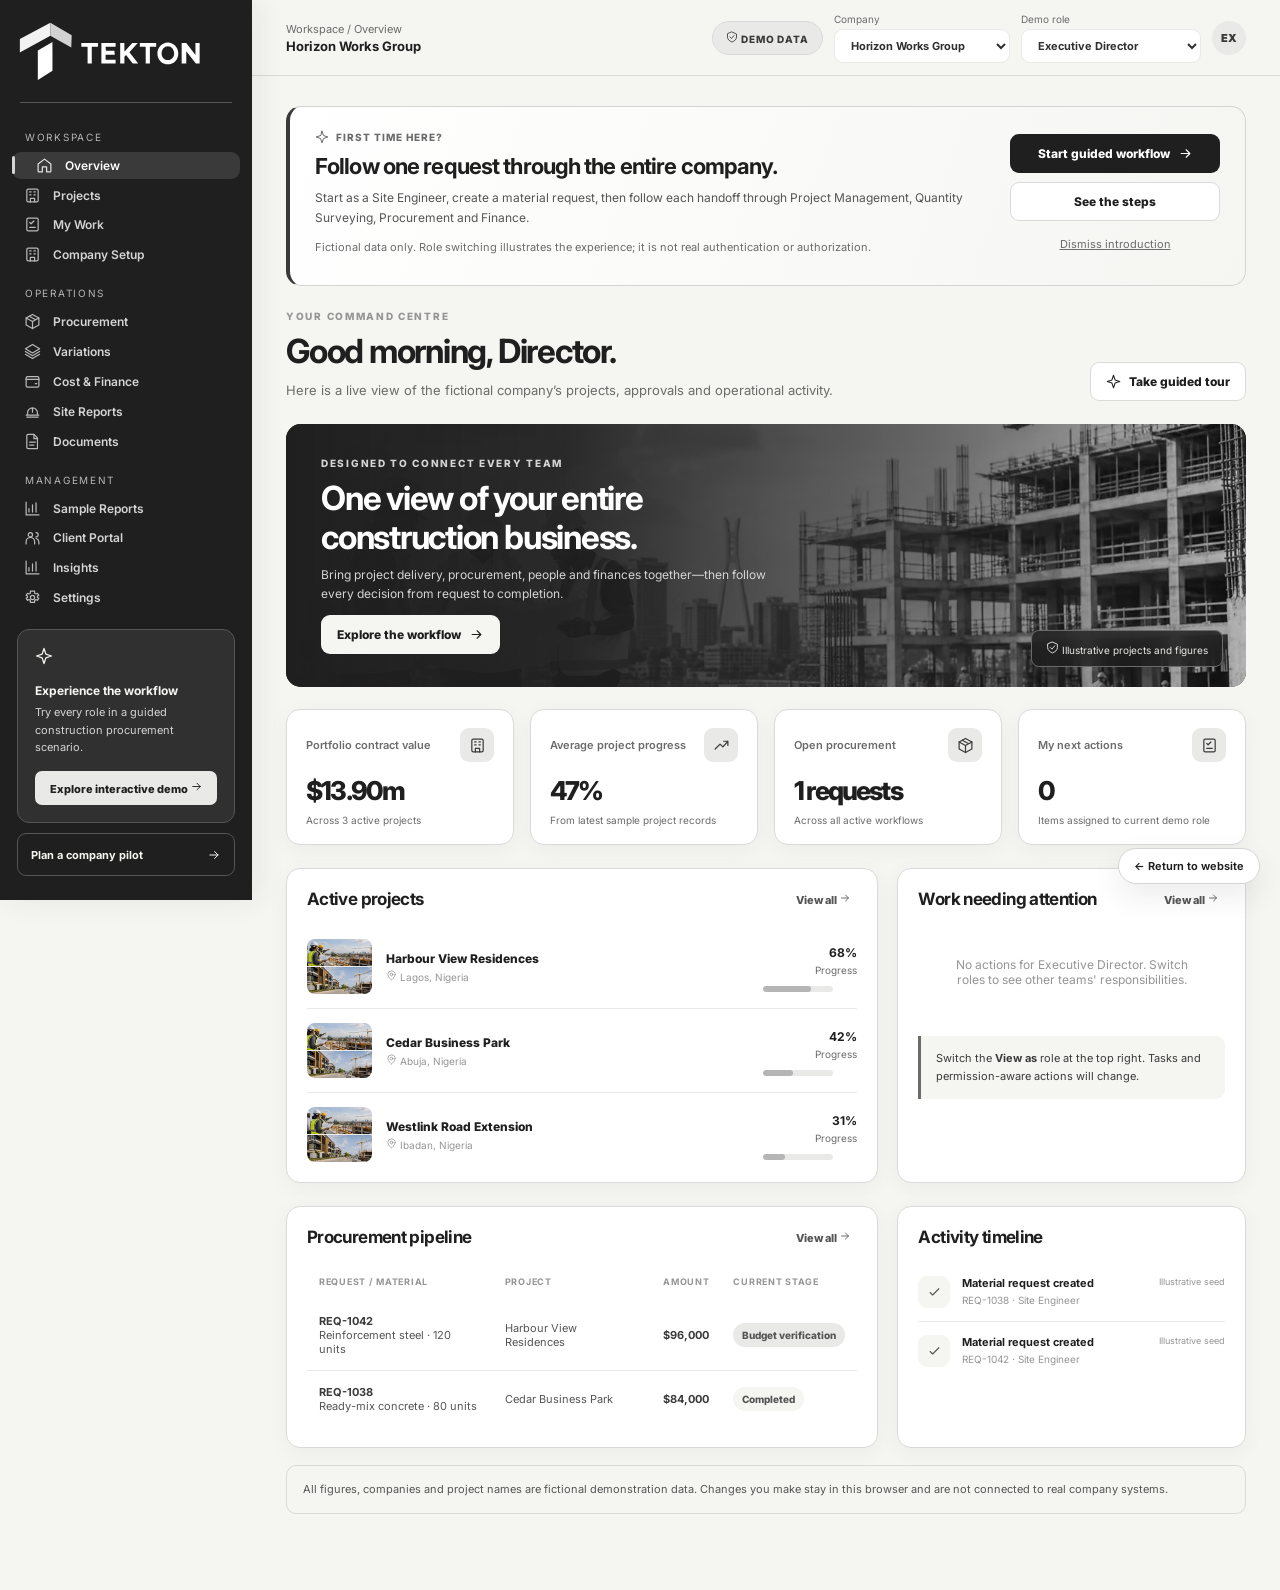
==== commit 282fffe3: "feat(demo): wire inventory and purchase receipts into existing workflows" ====
--- a/demo/index.html
+++ b/demo/index.html
@@ -9,6 +9,7 @@
   <link rel="icon" type="image/svg+xml" href="../brand/icons/svg/tekton-favicon.svg" />
   <link rel="stylesheet" href="../brand/tokens/tekton.css" />
   <link rel="stylesheet" href="styles.css" />
+  <link rel="stylesheet" href="inventory.css" />
   <style>.site-back{position:fixed;bottom:16px;right:20px;z-index:90;border:1px solid #D4D4D4;background:#FFFFFF;color:#1F1F1F;text-decoration:none;padding:10px 15px;border-radius:40px;box-shadow:0 12px 30px #1F1F1F16;font:650 11px Inter,Arial,sans-serif}.site-back:hover{background:#E9E9E7}.site-back:focus-visible{outline:3px solid #6B6B6B;outline-offset:2px}</style>
 </head>
 <body>
@@ -17,6 +18,7 @@
   <div id="toast" class="toast" role="status" aria-live="polite"></div>
   <script defer src="sprint2.js"></script>
   <script defer src="sprint3.js"></script>
+  <script defer src="inventory.js"></script>
   <script defer src="main.js"></script>
 </body>
 </html>
--- a/demo/styles.css
+++ b/demo/styles.css
@@ -51,3 +51,9 @@
 @media(max-width:650px){.s3-module-grid,.s3-form-grid,.s3-summary-grid,.s3-requirements{grid-template-columns:1fr}.s3-document-sheet{padding:20px 16px}.s3-document-top{align-items:flex-start}.s3-document-top img{max-width:130px}.s3-document-top span{max-width:125px;text-align:right}.s3-document-lines p{display:block}.s3-document-lines p span{display:block;margin-bottom:5px}.s3-doc-actions .button,.s3-actions .button{flex:1 1 auto;justify-content:center}.content{padding-bottom:90px}.top-right{gap:6px}.top-select{max-width:122px}.s3-approval button{flex:1}.s3-stepper button{font-size:10px}.s3-summary{min-width:0}}
 @media(max-width:380px){.top-select{max-width:101px;font-size:9px}.top-title{max-width:100px;text-overflow:ellipsis;overflow:hidden;white-space:nowrap}.s3-document-top img{max-width:115px}}
 @media print{body{background:#fff!important}body *{visibility:hidden!important}.s3-document-sheet,.s3-document-sheet *{visibility:visible!important}.s3-document-sheet{position:absolute;top:0;left:0;width:100%;padding:12mm!important;margin:0!important;border:0!important;border-radius:0!important;box-shadow:none!important}.s3-document-top img{max-width:150px!important}.s3-document-sheet .s3-watermark{color:#555!important}.site-back,.sidebar,.topbar,.s3-doc-actions{display:none!important}@page{size:A4;margin:12mm}}
+
+.s3-pilot-sidebar{display:flex;align-items:center;justify-content:space-between;gap:9px;padding:12px 13px;margin-top:10px;border:1px solid #555;border-radius:9px;color:#F5F5F2!important;font-size:11px;font-weight:700;text-decoration:none;min-height:43px}.s3-pilot-sidebar:hover{background:#3A3A3A}.s3-pilot-sidebar svg{width:14px;height:14px}@media(max-width:650px){.site-back{bottom:calc(12px + env(safe-area-inset-bottom));right:12px;padding:11px 12px;border-radius:9px;font-size:10px;max-width:180px;text-align:center}.button,.button.secondary,.button.small{min-height:42px}}
+
+/* Sprint 3 QA: all newly added navigation remains reachable on short laptop screens */
+@media(max-height:820px){.sidebar{overflow-y:auto;overscroll-behavior:contain}.sidebar .nav{overflow:visible;flex-shrink:0}.sidebar-bottom{margin-top:12px;flex-shrink:0}}
+@media(max-width:920px){.sidebar{overflow-y:auto;overscroll-behavior:contain}.sidebar .nav{overflow:visible;flex-shrink:0}}
--- a/demo/inventory.css
+++ b/demo/inventory.css
@@ -0,0 +1,55 @@
+
+/* Inventory & procurement expansion — fictional demo only */
+.s4-banner{display:flex;align-items:center;justify-content:space-between;gap:18px;background:#343638;color:#fff;border-radius:14px;padding:19px 21px;margin:19px 0 18px}
+.s4-banner b{font-size:11px;letter-spacing:.08em}
+.s4-banner p{color:#d8d8d8;font-size:12px;margin:6px 0 0;max-width:720px}
+.s4-banner .button{background:#e5e5e3;color:#292929}
+.s4-actions{display:flex;gap:9px;flex-wrap:wrap}
+.s4-tabs{display:flex;gap:7px;flex-wrap:wrap;margin:18px 0 20px;padding-bottom:12px;border-bottom:1px solid #e4e4e1}
+.s4-tabs button{border:0;background:transparent;color:#757575;font-size:12px;font-weight:700;padding:10px 13px;border-radius:8px}
+.s4-tabs button.active{background:#333;color:#fff}
+.s4-tabs button:hover:not(.active){background:#eee;color:#292929}
+.s4-head{display:flex;justify-content:space-between;align-items:flex-start;gap:12px;margin-bottom:15px}
+.s4-head h2{font-size:16px}
+.s4-head p{font-size:11px;margin:6px 0 0}
+.s4-store{display:flex;align-items:center;gap:12px;border-bottom:1px solid #eeeeec;padding:13px 0}
+.s4-store:last-child{border-bottom:0}
+.s4-store-badge{width:35px;height:35px;border-radius:9px;background:#eeefed;color:#555;display:grid;place-items:center;flex-shrink:0}
+.s4-store strong,.s4-vendor strong,.s4-alert strong{font-size:12px;display:block}
+.s4-store small,.s4-vendor small,.s4-alert small{font-size:10px;color:#8b8b8b;display:block;margin-top:4px}
+.s4-store>b{margin-left:auto;font-size:12px;white-space:nowrap}
+.s4-alert{display:flex;align-items:center;justify-content:space-between;gap:8px;padding:14px 0;border-bottom:1px solid #eeeeec}
+.s4-alert:last-of-type{border-bottom:0}
+.s4-toolbar{display:flex;align-items:end;gap:10px;margin-bottom:16px;flex-wrap:wrap}
+.s4-toolbar label{font-size:10px;font-weight:700;color:#777;display:flex;flex-direction:column;gap:5px}
+.s4-toolbar select,.s4-toolbar input{padding:10px 12px;border:1px solid #dfdfdc;border-radius:9px;background:#fff;font-size:12px;min-width:160px}
+.s4-toolbar input{flex:1}
+.s4-table td small{display:block;font-size:10px;color:#979797;margin-top:4px}
+.s4-table td strong{font-size:12px}
+.s4-positive{color:#336f57}.s4-negative{color:#9b5148}
+.s4-reorder-row{display:flex;justify-content:space-between;align-items:center;gap:18px;padding:17px 0;border-bottom:1px solid #eaeae7}
+.s4-reorder-row:last-child{border:0}
+.s4-reorder-row strong{font-size:12px}
+.s4-reorder-row small{display:block;color:#898989;font-size:10px;margin-top:5px}
+.s4-reorder-row>div:last-child{display:flex;align-items:center;gap:12px}
+.s4-reorder-row b{font-size:11px;white-space:nowrap}
+.s4-procurement{margin-top:20px}
+.s4-flow-strip{display:grid;grid-template-columns:repeat(7,minmax(0,1fr));gap:2px;background:#ddd;border:1px solid #dededb;border-radius:12px;overflow:hidden}
+.s4-flow-strip>div{background:#f7f7f5;padding:15px 10px;min-width:0}
+.s4-flow-strip small{display:block;font-size:10px;color:#999;font-weight:800;margin-bottom:5px}
+.s4-flow-strip strong{display:block;font-size:10px;line-height:1.35;font-weight:750}
+.s4-minigrid,.s4-request-grid{display:grid;grid-template-columns:repeat(2,minmax(0,1fr));gap:12px;margin:14px 0}
+.s4-minigrid>div,.s4-request-grid>div{padding:12px;background:#f5f5f3;border-radius:9px}
+.s4-minigrid strong,.s4-request-grid b{display:block;font-size:17px}
+.s4-minigrid small,.s4-request-grid small{display:block;color:#888;font-size:10px;line-height:1.4}
+.s4-vendor{display:flex;gap:11px;align-items:center;padding:10px 0;border-bottom:1px solid #eee}
+.s4-vendor:last-of-type{margin-bottom:12px;border:0}
+.s4-request-note{padding:18px;margin:18px 0;border:1px solid #dededb;background:#fafaf8;border-radius:12px}
+.s4-request-note .s4-head{align-items:center}
+.s4-request-note .s4-request-grid{grid-template-columns:repeat(3,minmax(0,1fr))}
+.s4-request-note p{font-size:11px;color:#666}
+.s4-form .form-grid{margin:15px 0}
+.s4-form .modal-footer{margin-top:17px}
+.s4-procurement .card p.muted{font-size:11px}
+@media(max-width:1100px){.s4-flow-strip{grid-template-columns:repeat(4,minmax(0,1fr))}.s4-banner{flex-wrap:wrap}}
+@media(max-width:760px){.s4-banner{padding:17px}.s4-actions{width:100%}.s4-actions .button{flex:1 1 40%;min-width:0;white-space:normal;text-align:center}.s4-flow-strip{grid-template-columns:repeat(2,minmax(0,1fr))}.s4-reorder-row{align-items:flex-start;flex-direction:column}.s4-reorder-row>div:last-child{width:100%;justify-content:space-between}.s4-request-note .s4-request-grid{grid-template-columns:1fr}.s4-toolbar>*{width:100%}.s4-toolbar select,.s4-toolbar input{width:100%}}
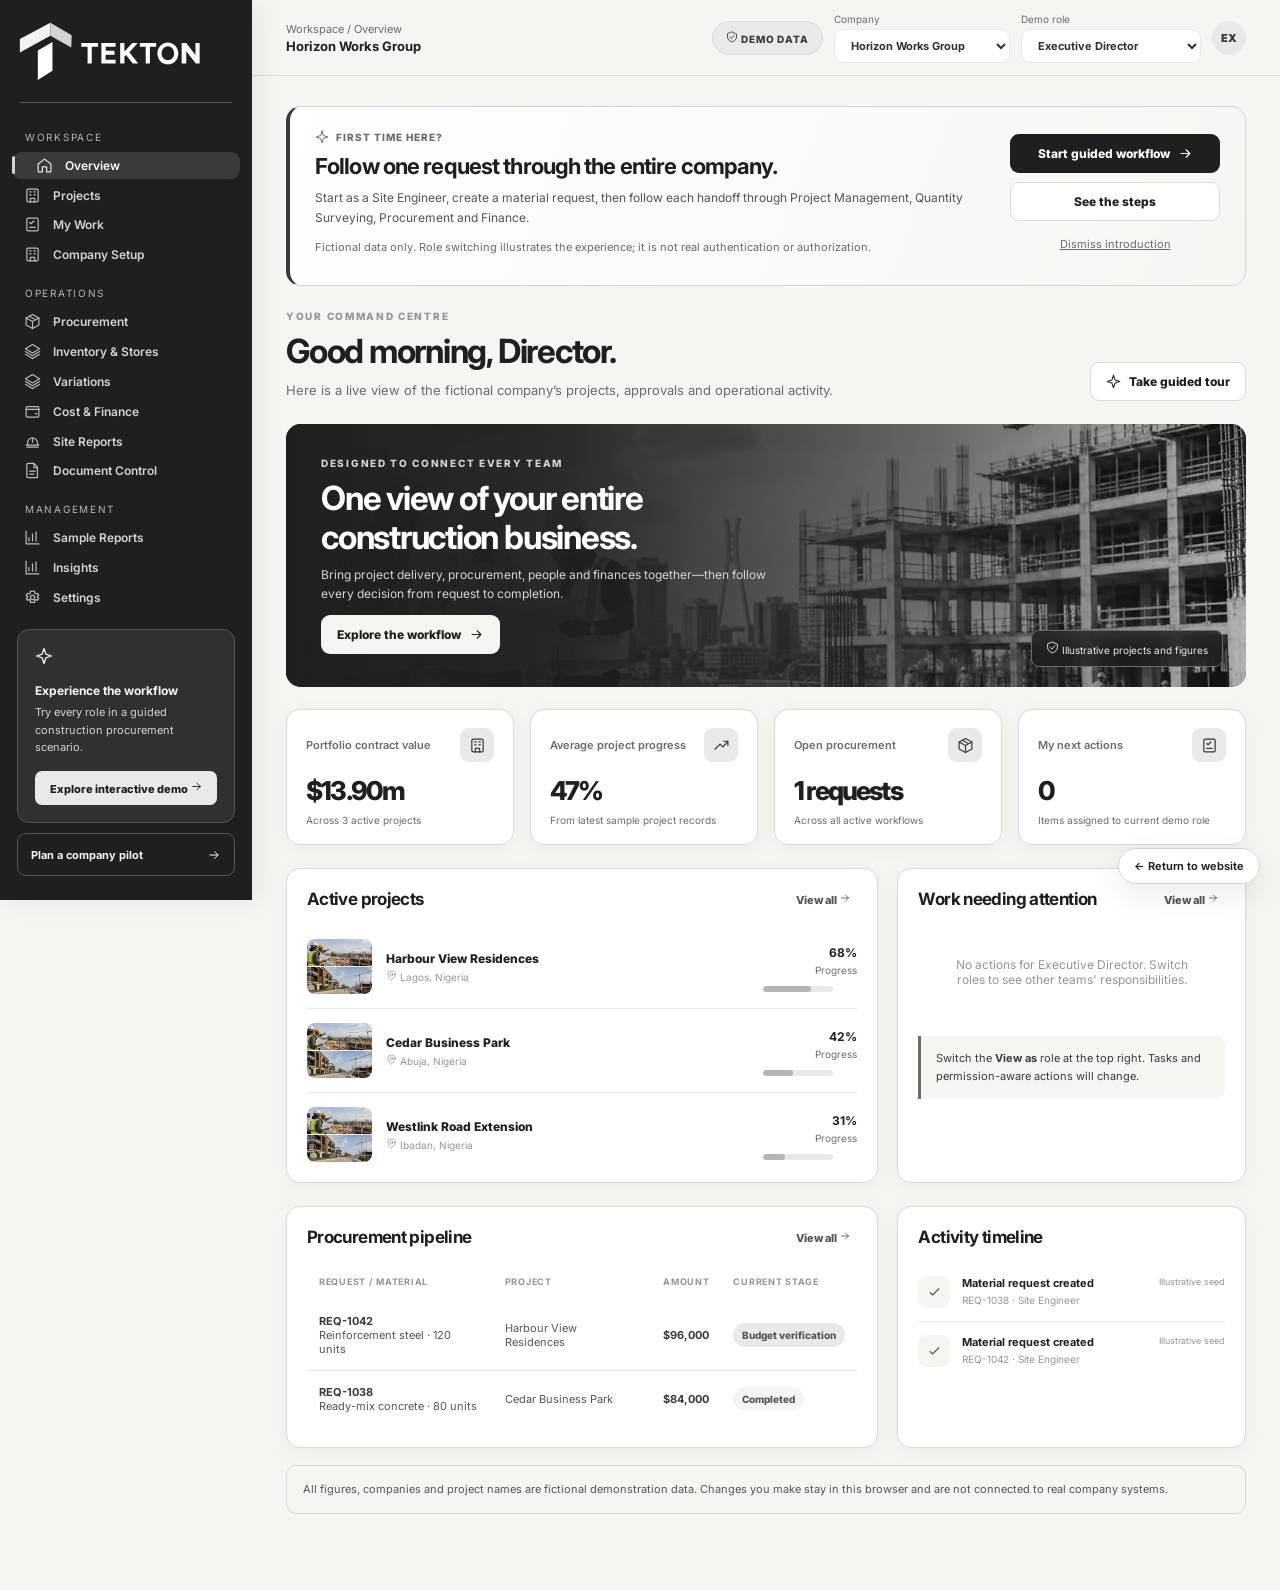
==== commit e81e54a0: "feat(demo): integrate controlled document listing and role checks" ====
--- a/demo/index.html
+++ b/demo/index.html
@@ -10,6 +10,7 @@
   <link rel="stylesheet" href="../brand/tokens/tekton.css" />
   <link rel="stylesheet" href="styles.css" />
   <link rel="stylesheet" href="inventory.css" />
+  <link rel="stylesheet" href="access.css" />
   <style>.site-back{position:fixed;bottom:16px;right:20px;z-index:90;border:1px solid #D4D4D4;background:#FFFFFF;color:#1F1F1F;text-decoration:none;padding:10px 15px;border-radius:40px;box-shadow:0 12px 30px #1F1F1F16;font:650 11px Inter,Arial,sans-serif}.site-back:hover{background:#E9E9E7}.site-back:focus-visible{outline:3px solid #6B6B6B;outline-offset:2px}</style>
 </head>
 <body>
@@ -17,6 +18,7 @@
   <div id="app"></div>
   <div id="toast" class="toast" role="status" aria-live="polite"></div>
   <script defer src="sprint2.js"></script>
+  <script defer src="access.js"></script>
   <script defer src="sprint3.js"></script>
   <script defer src="inventory.js"></script>
   <script defer src="main.js"></script>
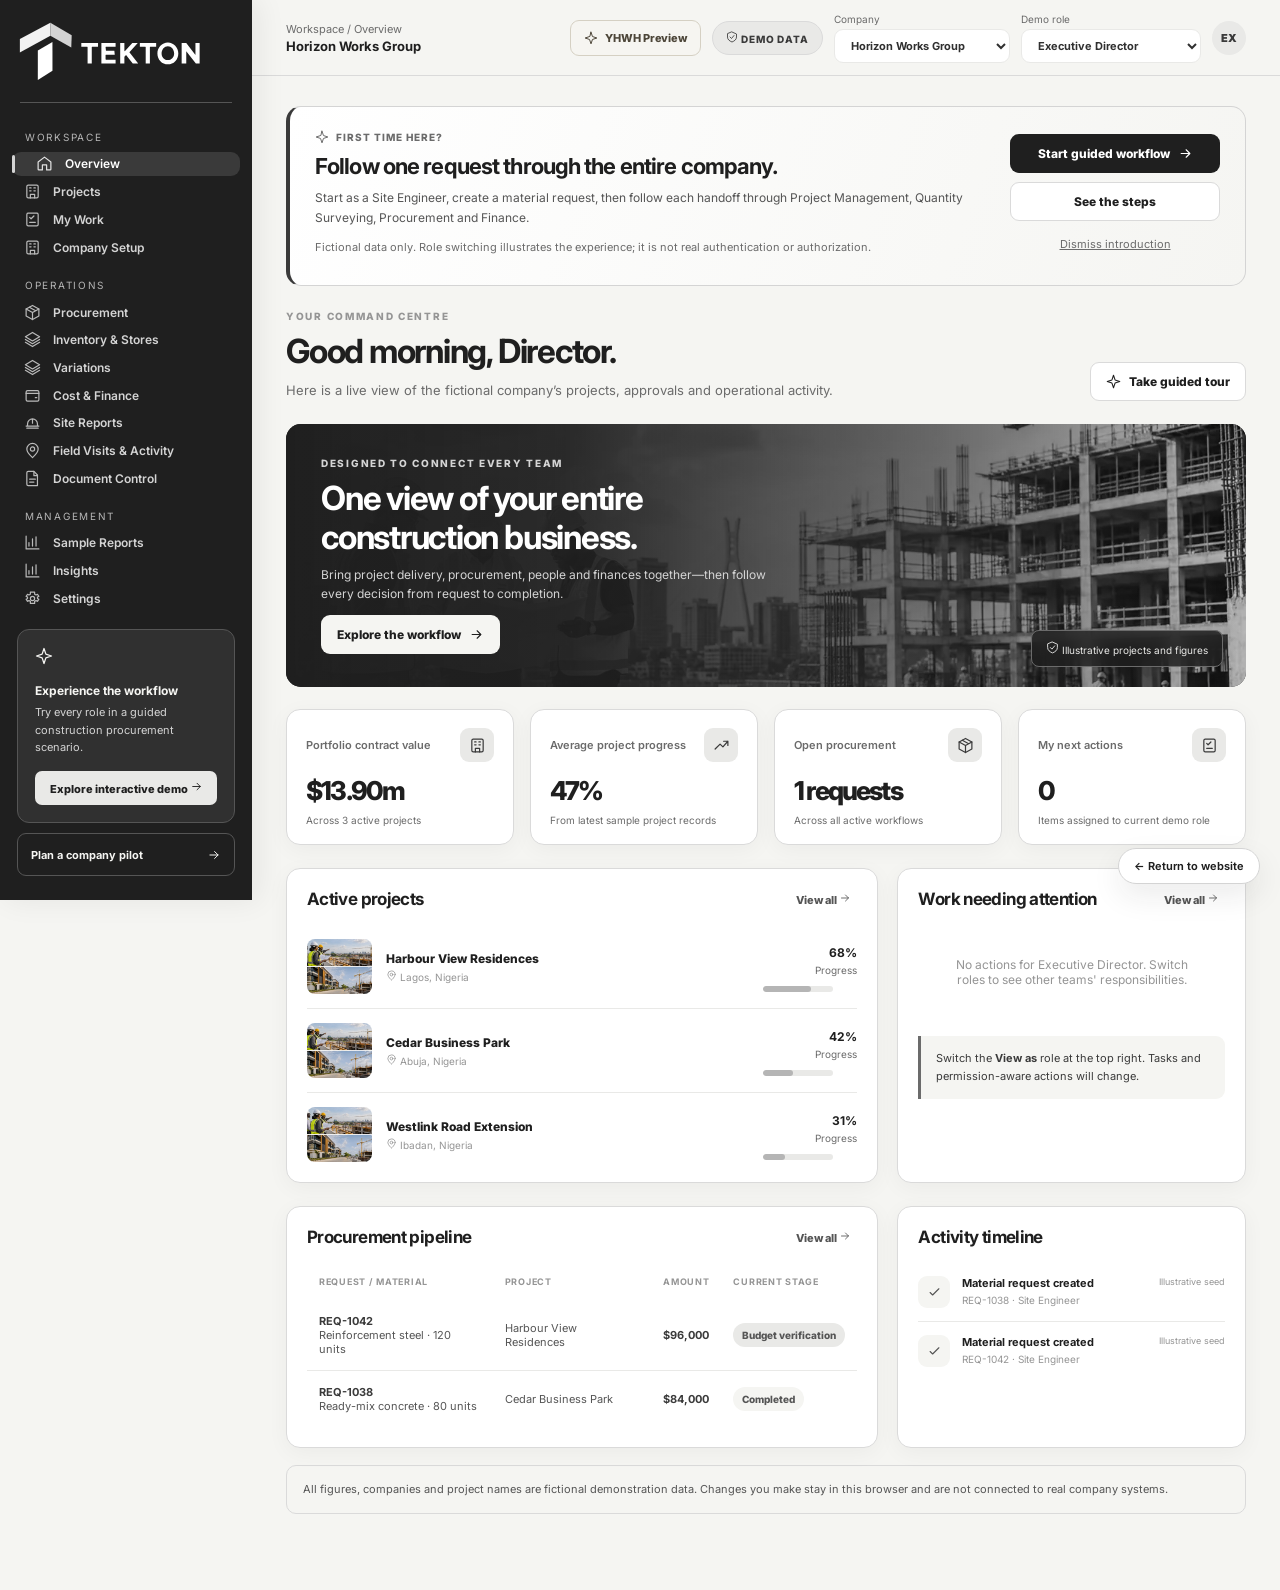
==== commit 0075c5de: "feat(yhwh): include isolated presentation assets only in special demo branch" ====
--- a/demo/index.html
+++ b/demo/index.html
@@ -11,6 +11,8 @@
   <link rel="stylesheet" href="styles.css" />
   <link rel="stylesheet" href="inventory.css" />
   <link rel="stylesheet" href="access.css" />
+  <link rel="stylesheet" href="visits.css" />
+  <link rel="stylesheet" href="yhwh-presentation.css" />
   <style>.site-back{position:fixed;bottom:16px;right:20px;z-index:90;border:1px solid #D4D4D4;background:#FFFFFF;color:#1F1F1F;text-decoration:none;padding:10px 15px;border-radius:40px;box-shadow:0 12px 30px #1F1F1F16;font:650 11px Inter,Arial,sans-serif}.site-back:hover{background:#E9E9E7}.site-back:focus-visible{outline:3px solid #6B6B6B;outline-offset:2px}</style>
 </head>
 <body>
@@ -21,6 +23,8 @@
   <script defer src="access.js"></script>
   <script defer src="sprint3.js"></script>
   <script defer src="inventory.js"></script>
+  <script defer src="visits.js"></script>
+  <script defer src="yhwh-presentation.js"></script>
   <script defer src="main.js"></script>
 </body>
 </html>
--- a/demo/access.css
+++ b/demo/access.css
@@ -0,0 +1,51 @@
+
+/* Role-aware workspace and controlled-document preview */
+.s5-notice{display:flex;align-items:flex-start;gap:12px;padding:15px 17px;background:#eeefec;border:1px solid #dedfda;border-radius:12px;margin-bottom:18px;color:#454545}
+.s5-notice>svg{flex:0 0 auto;margin-top:2px}
+.s5-notice strong{display:block;font-size:12px}
+.s5-notice small{display:block;font-size:11px;color:#737373;line-height:1.6;margin-top:3px}
+.s5-role-grid{display:grid;grid-template-columns:repeat(3,minmax(0,1fr));gap:14px}
+.s5-role-tile{position:relative;border:1px solid #e5e5e2;background:#fff;padding:20px;min-height:150px;display:flex;flex-direction:column;align-items:flex-start;text-align:left;border-radius:13px;transition:transform .2s,border-color .2s}
+.s5-role-tile:hover{border-color:#aaa;transform:translateY(-2px)}
+.s5-role-tile>span{background:#eeeeec;color:#454545;padding:9px;display:flex;border-radius:9px;margin-bottom:15px}
+.s5-role-tile strong{font-size:12px;margin-bottom:7px}
+.s5-role-tile small{font-size:11px;color:#777;line-height:1.5;max-width:220px}
+.s5-role-tile>svg{position:absolute;right:16px;top:20px;color:#969696}
+.s5-doc-toolbar{display:flex;align-items:end;justify-content:space-between;gap:16px;margin-bottom:18px}
+.s5-doc-toolbar h2{font-size:17px}
+.s5-doc-toolbar p{font-size:11px;color:#858585;margin:6px 0 0}
+.s5-doc-filters{display:flex;gap:8px;min-width:300px}
+.s5-doc-filters .search{max-width:none;min-width:0}
+.s5-doc-filters select{border:1px solid #ddd;border-radius:9px;padding:10px;max-width:180px;background:#fff;font-size:11px;color:#555}
+.s5-doc-table td>small{display:block;margin-top:5px;color:#8b8b8b;font-size:10px}
+.s5-class{display:inline-flex;gap:6px;align-items:center;color:#696969;font-weight:650;font-size:10px}
+.s5-document-details{display:grid;grid-template-columns:minmax(0,1.65fr) minmax(275px,1fr);gap:18px}
+.s5-document-details h2{font-size:24px;margin:10px 0}
+.s5-document-details .muted{font-size:12px}
+.s5-doc-titlebar{display:flex;justify-content:space-between;gap:12px;margin-bottom:18px}
+.s5-meta{display:grid;grid-template-columns:repeat(2,minmax(0,1fr));gap:10px;margin:19px 0;padding:15px;background:#f7f7f5;border-radius:10px}
+.s5-meta>div{display:flex;flex-direction:column;gap:6px;border-bottom:1px solid #e8e8e6;padding-bottom:10px}
+.s5-meta small,.s5-governance small{font-size:10px;color:#8e8e8e}
+.s5-meta strong,.s5-governance strong{font-size:11px;color:#454545;line-height:1.5;overflow-wrap:anywhere}
+.s5-doc-lines{margin-top:12px;padding:16px;background:#f7f7f6;border-radius:9px}
+.s5-doc-lines p{display:flex;align-items:start;gap:14px;font-size:11px;line-height:1.6;margin:0;border-bottom:1px solid #e8e8e6;padding:12px 0}
+.s5-doc-lines p:last-child{border-bottom:0}
+.s5-doc-lines span{color:#999;font-weight:800}
+.s5-doc-actions{display:flex;gap:8px;flex-wrap:wrap;margin-top:18px}
+.s5-doc-actions .button{white-space:normal}
+.s5-governance{display:grid;gap:14px;padding:16px 0}
+.s5-governance>div{display:flex;flex-direction:column;gap:5px}
+.s5-audit-row{padding:14px 0;border-bottom:1px solid #e6e6e3}
+.s5-audit-row strong{font-size:11px;display:block}
+.s5-audit-row small{font-size:10px;display:block;color:#888;margin:5px 0}
+.s5-audit-row p{font-size:11px;color:#777;margin:0}
+.s5-role-choices{padding:15px 0;display:grid;grid-template-columns:repeat(2,minmax(0,1fr));gap:11px}
+.s5-role-choices>strong,.s5-role-choices>p{grid-column:1/-1}
+.s5-role-choices>strong{font-size:12px}
+.s5-role-choices>p{font-size:11px;margin:0}
+.s5-role-choices label{font-size:11px;display:flex;gap:9px;align-items:center;padding:10px;background:#f6f6f4;border:1px solid #e9e9e6;border-radius:8px;cursor:pointer}
+.s5-role-choices input{accent-color:#555}
+.s5-storage-grid{margin:18px 0;display:grid;grid-template-columns:repeat(2,minmax(0,1fr));gap:13px}
+@media(max-width:1050px){.s5-role-grid{grid-template-columns:repeat(2,minmax(0,1fr))}.s5-document-details{grid-template-columns:1fr}}
+@media(max-width:700px){.s5-role-grid{grid-template-columns:1fr 1fr;gap:9px}.s5-role-tile{min-height:155px;padding:14px}.s5-doc-toolbar{flex-direction:column;align-items:stretch}.s5-doc-filters{flex-direction:column;min-width:0}.s5-doc-filters select{max-width:none}.s5-meta{grid-template-columns:1fr}.s5-role-choices{grid-template-columns:1fr}.s5-storage-grid{grid-template-columns:1fr}}
+@media(max-width:430px){.s5-role-grid{grid-template-columns:1fr}.s5-doc-actions .button{flex:1}}
--- a/demo/visits.css
+++ b/demo/visits.css
@@ -0,0 +1,38 @@
+
+/* TEKTON — out-of-office field visit activity register */
+.s6-note{display:flex;gap:13px;align-items:flex-start;border:1px solid #dddedb;background:#f0f0ee;border-radius:12px;padding:15px 17px;margin:18px 0 19px;color:#414141}
+.s6-note>svg{flex-shrink:0;margin-top:2px}
+.s6-note strong{display:block;font-size:12px}
+.s6-note span{display:block;color:#777;font-size:11px;line-height:1.5;margin-top:4px}
+.s6-head{display:flex;gap:12px;justify-content:space-between;align-items:center;margin-bottom:18px}
+.s6-head p{font-size:11px;margin:6px 0 0}
+.s6-filters{display:flex;align-items:center;gap:7px;flex-wrap:wrap;margin:0 0 16px}
+.s6-filters .filter{font-size:11px;padding:9px 12px}
+.s6-table td small{display:block;color:#929292;font-size:10px;line-height:1.5;margin-top:5px;max-width:270px}
+.s6-table td b{font-size:11px}
+.s6-info-grid{display:grid;grid-template-columns:repeat(2,minmax(0,1fr));gap:17px;margin-top:20px}
+.s6-info-grid p{font-size:11px;line-height:1.65;margin:9px 0 0}
+.s6-info-grid h2{font-size:15px}
+.s6-detail-grid{display:grid;grid-template-columns:minmax(0,1.65fr) minmax(280px,1fr);gap:18px}
+.s6-detail-top{display:flex;justify-content:space-between;align-items:start;gap:12px;margin-bottom:13px}
+.s6-detail-top h2{font-size:21px}
+.s6-detail-grid h3{margin:18px 0 10px}
+.s6-meta{display:grid;grid-template-columns:repeat(2,minmax(0,1fr));gap:1px;background:#e6e6e3;border:1px solid #e6e6e3;border-radius:10px;overflow:hidden;margin:17px 0}
+.s6-meta>div{padding:13px;background:#f7f7f5;display:flex;flex-direction:column;gap:6px}
+.s6-meta small{color:#8d8d8d;font-size:10px}
+.s6-meta strong{color:#404040;line-height:1.5;font-size:11px;overflow-wrap:anywhere}
+.s6-stops>div{display:flex;gap:11px;padding:13px 0;border-bottom:1px solid #ecece9}
+.s6-stops>div>span{background:#ededeb;color:#555;display:grid;place-items:center;width:26px;height:26px;flex-shrink:0;border-radius:8px;font-size:10px;font-weight:800}
+.s6-stops strong{display:block;font-size:11px}
+.s6-stops small{display:block;margin-top:4px;color:#8d8d8d;font-size:10px}
+.s6-stops p{margin:6px 0 0;font-size:11px;color:#777}
+.s6-outcome{padding:15px;border-left:3px solid #8e8e8e;background:#f4f4f2;border-radius:0 8px 8px 0;font-size:12px;line-height:1.7}
+.s6-actions{display:flex;gap:9px;flex-wrap:wrap;margin-top:24px}
+.s6-actions .button{white-space:normal}
+.s6-audit>div{position:relative;border-left:1px solid #d8d8d5;margin-left:7px;padding:0 0 19px 19px}
+.s6-audit>div:before{content:'';position:absolute;background:#fff;border:2px solid #999;width:9px;height:9px;border-radius:100%;left:-6px;top:3px}
+.s6-audit strong{display:block;font-size:11px}
+.s6-audit small{display:block;color:#999;margin-top:5px;font-size:10px}
+.s6-audit p{font-size:11px;margin:5px 0 0;color:#777}
+@media(max-width:1030px){.s6-detail-grid{grid-template-columns:1fr}.s6-table{min-width:760px}}
+@media(max-width:700px){.s6-info-grid{grid-template-columns:1fr}.s6-meta{grid-template-columns:1fr}.s6-head{align-items:start;flex-direction:column}.s6-detail-top{flex-wrap:wrap}.s6-actions .button{flex:1 1 auto}}
--- a/demo/yhwh-presentation.css
+++ b/demo/yhwh-presentation.css
@@ -0,0 +1,80 @@
+
+/* YHWH presentation switch. TEKTON's default UI remains untouched until activation. */
+.yhwh-switch{border:1px solid #d5d0c3;background:#f6f5f1;color:#4d4639;padding:9px 13px;border-radius:9px;font-size:11px;font-weight:800;letter-spacing:-.01em;display:inline-flex;align-items:center;justify-content:center;gap:7px;min-height:36px;white-space:nowrap;transition:background .2s ease,border-color .2s ease,transform .2s ease,box-shadow .2s ease}
+.yhwh-switch:hover{background:#eae5d8;border-color:#b29a67;transform:translateY(-1px);box-shadow:0 5px 12px rgba(45,44,34,.09)}
+.yhwh-switch svg{width:14px;height:14px}
+.yhwh-brand{display:none}
+.yhwh-mode{--yhwh-gold:#b89a5c;--yhwh-gold-soft:#e9dcc0;--yhwh-green:#243a31;--yhwh-dark:#172c28}
+.yhwh-mode body{background:#f8f8f4}
+.yhwh-mode .sidebar{background:#182a26;color:#f6f4e9;box-shadow:5px 0 22px rgba(17,35,27,.15)}
+.yhwh-mode .sidebar .brand-logo{display:none}
+.yhwh-mode .sidebar .brand{padding:24px 19px 22px;min-height:111px}
+.yhwh-mode .sidebar-divider{background:rgba(242,236,215,.15)}
+.yhwh-mode .sidebar .side-caption{color:#c5b68e}
+.yhwh-mode .nav button{color:#cad3cf}
+.yhwh-mode .nav button:hover{background:#2b4539;color:#fff}
+.yhwh-mode .nav button.active{background:#314b3f;color:#fff}
+.yhwh-mode .nav button.active::before{background:#cdb57d}
+.yhwh-mode .side-help{background:#223b33;border-color:#335247}
+.yhwh-mode .side-help p{color:#b9ccc3}
+.yhwh-mode .side-help button{background:#cbb583;color:#21362d}
+.yhwh-mode .s3-pilot-sidebar{color:#d6c391}
+.yhwh-brand{align-items:center;gap:11px;max-width:220px;min-width:0}
+.yhwh-mode .yhwh-brand{display:flex}
+.yhwh-brand-icon{width:47px;height:47px;flex:none;border:1px solid rgba(217,192,132,.65);background:linear-gradient(145deg,#d4bf8d,#987744);color:#172922;border-radius:12px;display:grid;place-items:center;font:800 28px/1 Georgia,serif;box-shadow:0 7px 18px #0c1b1740}
+.yhwh-brand-name{display:flex;flex-direction:column;min-width:0;gap:5px}
+.yhwh-brand-name strong{font:800 12px/1.15 Inter,sans-serif;letter-spacing:.015em;white-space:nowrap;color:#f7f3e8}
+.yhwh-brand-name strong span{color:#e3c990}
+.yhwh-brand-name small{font:600 8px/1.3 Inter,sans-serif;letter-spacing:.15em;color:#b9c9c0}
+.yhwh-mode .topbar{background:rgba(255,255,251,.98);border-bottom-color:#e2e4de}
+.yhwh-mode .top-title{color:#213a2f}
+.yhwh-mode .demo-pill{background:#eff5ef;color:#476254;border-color:#d0e0d4}
+.yhwh-pill-dot{width:6px;height:6px;border-radius:50%;background:#5c8b73;display:inline-block;margin-right:4px}
+.yhwh-mode .yhwh-switch{border-color:#bba36e;background:#213c31;color:#fff}
+.yhwh-mode .yhwh-switch:hover{background:#305744}
+.yhwh-mode .button:not(.secondary):not(.ghost):not(.soft){background:#254438;color:#fff}
+.yhwh-mode .button:not(.secondary):not(.ghost):not(.soft):hover{background:#31624e}
+.yhwh-mode .hero{background:#223b32}
+.yhwh-mode .hero-image{background-image:linear-gradient(90deg,rgba(20,43,35,.98),rgba(23,47,37,.91) 40%,rgba(29,58,44,.35)),url('assets/construction-site.webp')}
+.yhwh-mode .hero .button{background:#d6be89!important;color:#21392f!important}
+.yhwh-mode .hero .eyebrow{color:#e7c989}
+.yhwh-mode .hero-badge{color:#efe4ca;border-color:#ac9462;background:rgba(18,38,31,.79)}
+.yhwh-mode .stat-icon{background:#eaf0eb;color:#355b48}
+.yhwh-mode .stat strong{color:#213c31}
+.yhwh-mode .bar span,.yhwh-mode .chartbar.dark,.yhwh-mode .step.done{background:#3b634c}
+.yhwh-mode .tag.green{background:#e4eee5;color:#3e6347}
+.yhwh-mode .tag.warning{background:#faf2df;color:#866e3b}
+.yhwh-mode .tag.blue{background:#edf2f0;color:#386253}
+.yhwh-mode .s4-tabs button.active{background:#244336}
+.yhwh-mode .s4-banner{background:#264237}
+.yhwh-mode .callout{border-left-color:#9c8655}
+.yhwh-mode .content{animation:yhwh-enter .47s cubic-bezier(.2,.7,.2,1) both}
+.yhwh-context{position:relative;display:flex;justify-content:space-between;align-items:center;gap:22px;margin:0 0 23px;background:linear-gradient(112deg,#fff,#f8f6ef);border:1px solid #e7e3d7;border-radius:13px;padding:18px 22px 18px 25px;box-shadow:0 6px 26px rgba(20,39,29,.035);overflow:hidden}
+.yhwh-context-rail{position:absolute;left:0;top:0;bottom:0;width:4px;background:#b69b60}
+.yhwh-context-kicker{display:block;color:#987a3d;font-size:9px;font-weight:800;letter-spacing:.13em;margin-bottom:7px}
+.yhwh-context-message strong{display:block;font-size:15px;letter-spacing:-.02em;color:#263b30;line-height:1.35}
+.yhwh-context-message strong span{font-weight:500;color:#536257}
+.yhwh-context-message p{font-size:11px;color:#79817b;margin:6px 0 0;max-width:750px;line-height:1.55}
+.yhwh-context-sectors{display:flex;gap:6px;align-items:center;justify-content:flex-end;flex-wrap:wrap;min-width:150px}
+.yhwh-context-sectors span{padding:7px 10px;border:1px solid #e4dfcf;background:#fff;border-radius:99px;font-size:9px;font-weight:800;letter-spacing:.045em;color:#5e715e}
+.yhwh-transition{position:fixed;inset:0;z-index:1200;display:grid;place-items:center;pointer-events:all;overflow:hidden;background:#172f27;color:#f7f5ef;opacity:0;visibility:hidden;transform:translateY(2%);transition:opacity .5s ease,transform .7s cubic-bezier(.18,.7,.2,1),visibility .5s}
+.yhwh-transition.is-visible{opacity:1;visibility:visible;transform:translateY(0)}
+.yhwh-transition.is-exiting{opacity:0;visibility:hidden;transform:translateY(-2%)}
+.yhwh-transition-art{position:absolute;inset:-30%;background:radial-gradient(circle at 26% 62%,rgba(190,156,90,.14),transparent 35%),radial-gradient(circle at 70% 32%,rgba(210,201,168,.07),transparent 35%);transform:rotate(-8deg)}
+.yhwh-transition::before,.yhwh-transition::after{content:"";position:absolute;width:1px;height:150%;top:-20%;background:rgba(214,187,117,.15);transform:rotate(22deg)}
+.yhwh-transition::before{left:20%}
+.yhwh-transition::after{right:20%}
+.yhwh-transition-stage{text-align:center;position:relative;z-index:1;padding:24px;display:flex;align-items:center;flex-direction:column;max-width:640px}
+.yhwh-transition-monogram{width:86px;height:86px;border-radius:22px;display:grid;place-items:center;border:1px solid #c5a96e;background:linear-gradient(145deg,#c7b184,#8f7446);color:#172f27;font:800 50px Georgia,serif;box-shadow:0 22px 55px rgba(3,17,12,.3);margin-bottom:35px;transform:scale(.86);transition:transform .8s cubic-bezier(.12,.7,.18,1)}
+.yhwh-transition.is-visible .yhwh-transition-monogram{transform:scale(1)}
+.yhwh-transition-overline{font-size:11px;letter-spacing:.24em;font-weight:800;color:#cdb57b;margin-bottom:12px}
+.yhwh-transition-title{font:500 clamp(32px,5vw,59px)/1.07 Georgia,serif;letter-spacing:-.035em}
+.yhwh-transition-subtitle{font-size:13px;color:#bacfc4;margin-top:12px}
+.yhwh-transition-progress{width:182px;height:2px;background:rgba(240,230,204,.2);margin-top:35px;overflow:hidden;border-radius:2px}
+.yhwh-transition-progress span{display:block;height:100%;width:100%;background:#d5b97c;transform:translateX(-100%)}
+.yhwh-transition.is-visible .yhwh-transition-progress span{animation:yhwh-progress 1.28s ease forwards}
+@keyframes yhwh-progress{to{transform:translateX(0)}}
+@keyframes yhwh-enter{from{opacity:.58;transform:translateY(8px)}to{opacity:1;transform:translateY(0)}}
+@media(max-width:1100px){.yhwh-context{flex-direction:column;align-items:flex-start}.yhwh-context-sectors{justify-content:flex-start}.yhwh-switch{padding:8px}.yhwh-switch .yhwh-switch-label{max-width:100px}}
+@media(max-width:760px){.yhwh-switch{padding:9px 10px;font-size:10px}.yhwh-switch .yhwh-switch-label{display:none}.yhwh-mode .topbar{min-width:0}.yhwh-mode .demo-pill{font-size:8px;padding:7px}.yhwh-context{padding:15px 17px 15px 20px;gap:12px}.yhwh-context-kicker{font-size:8px}.yhwh-context-message strong{font-size:13px}.yhwh-brand-icon{width:41px;height:41px}.yhwh-brand-name strong{font-size:11px}.yhwh-mode .sidebar .brand{padding:21px 16px}}
+@media(prefers-reduced-motion:reduce){.yhwh-transition,.yhwh-mode .content,.yhwh-switch{transition:none!important;animation:none!important}.yhwh-transition-monogram,.yhwh-transition-progress span{animation:none!important;transform:none!important}}
